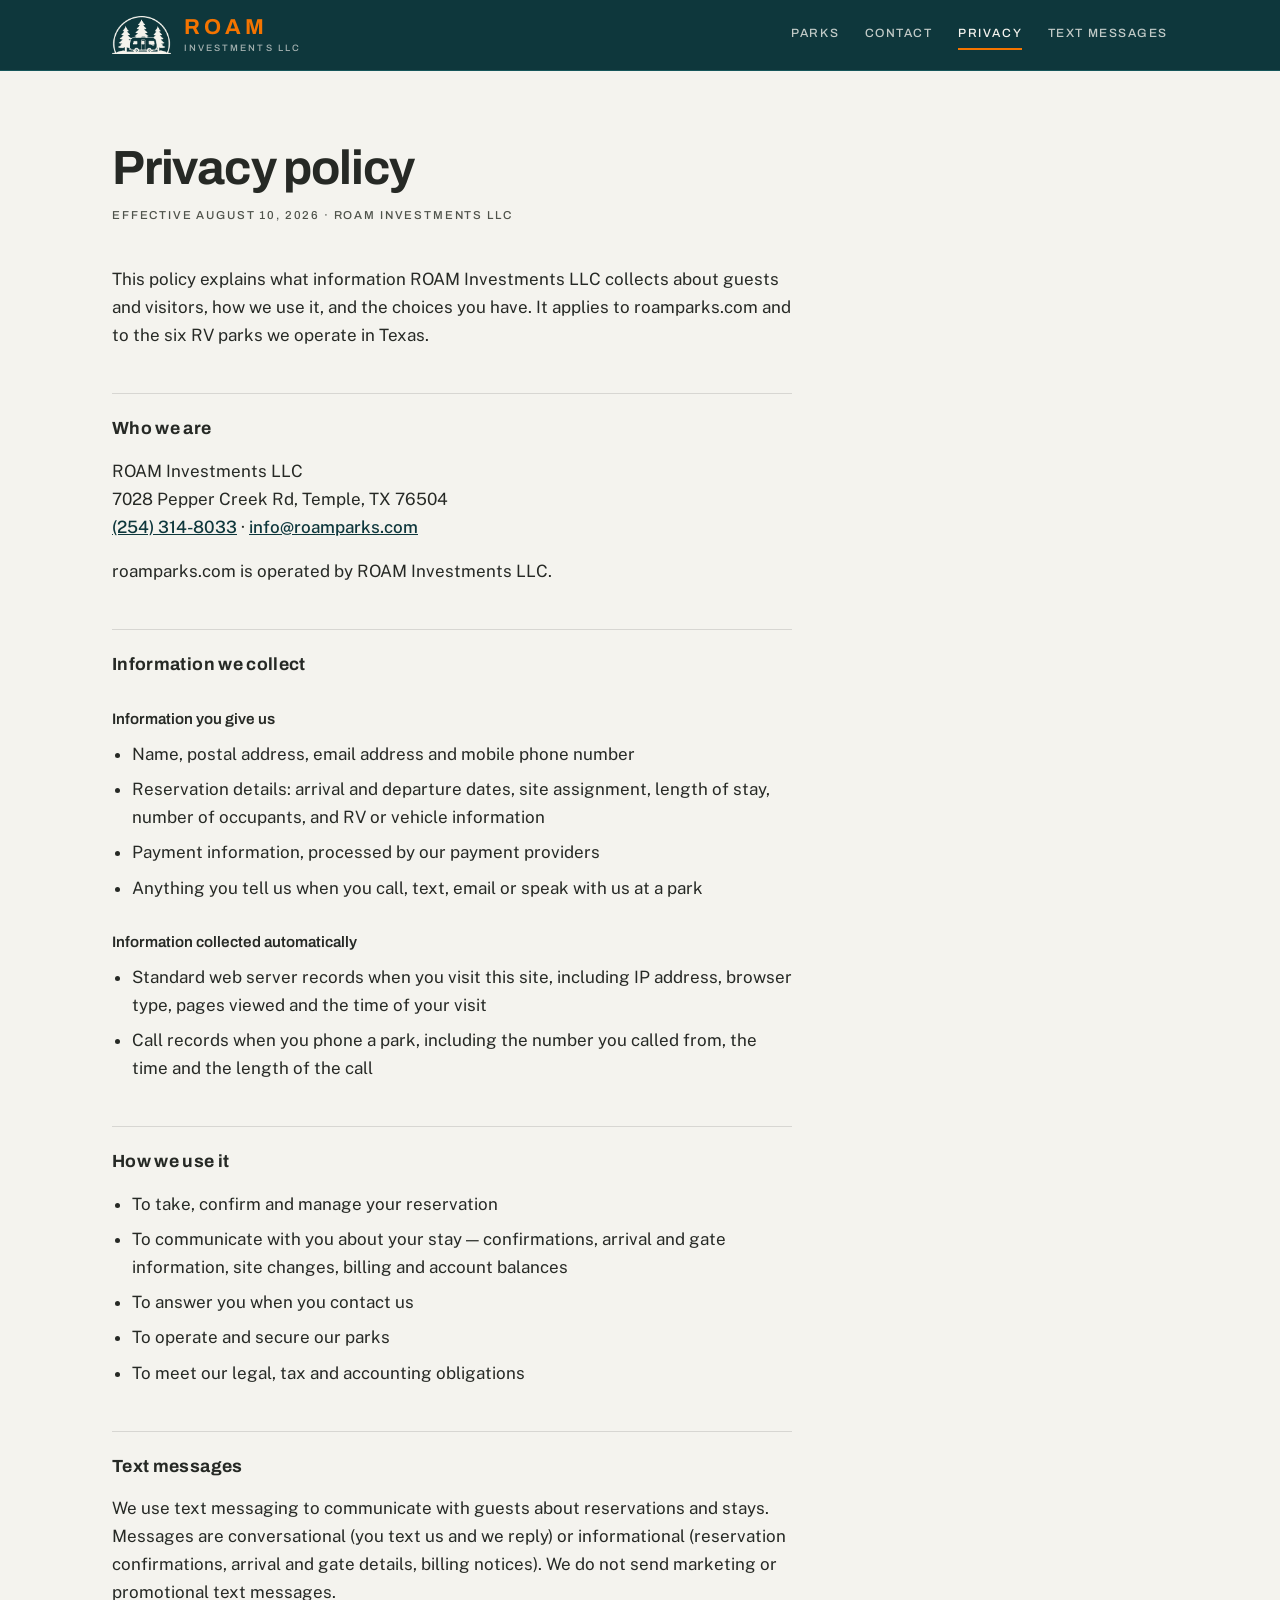
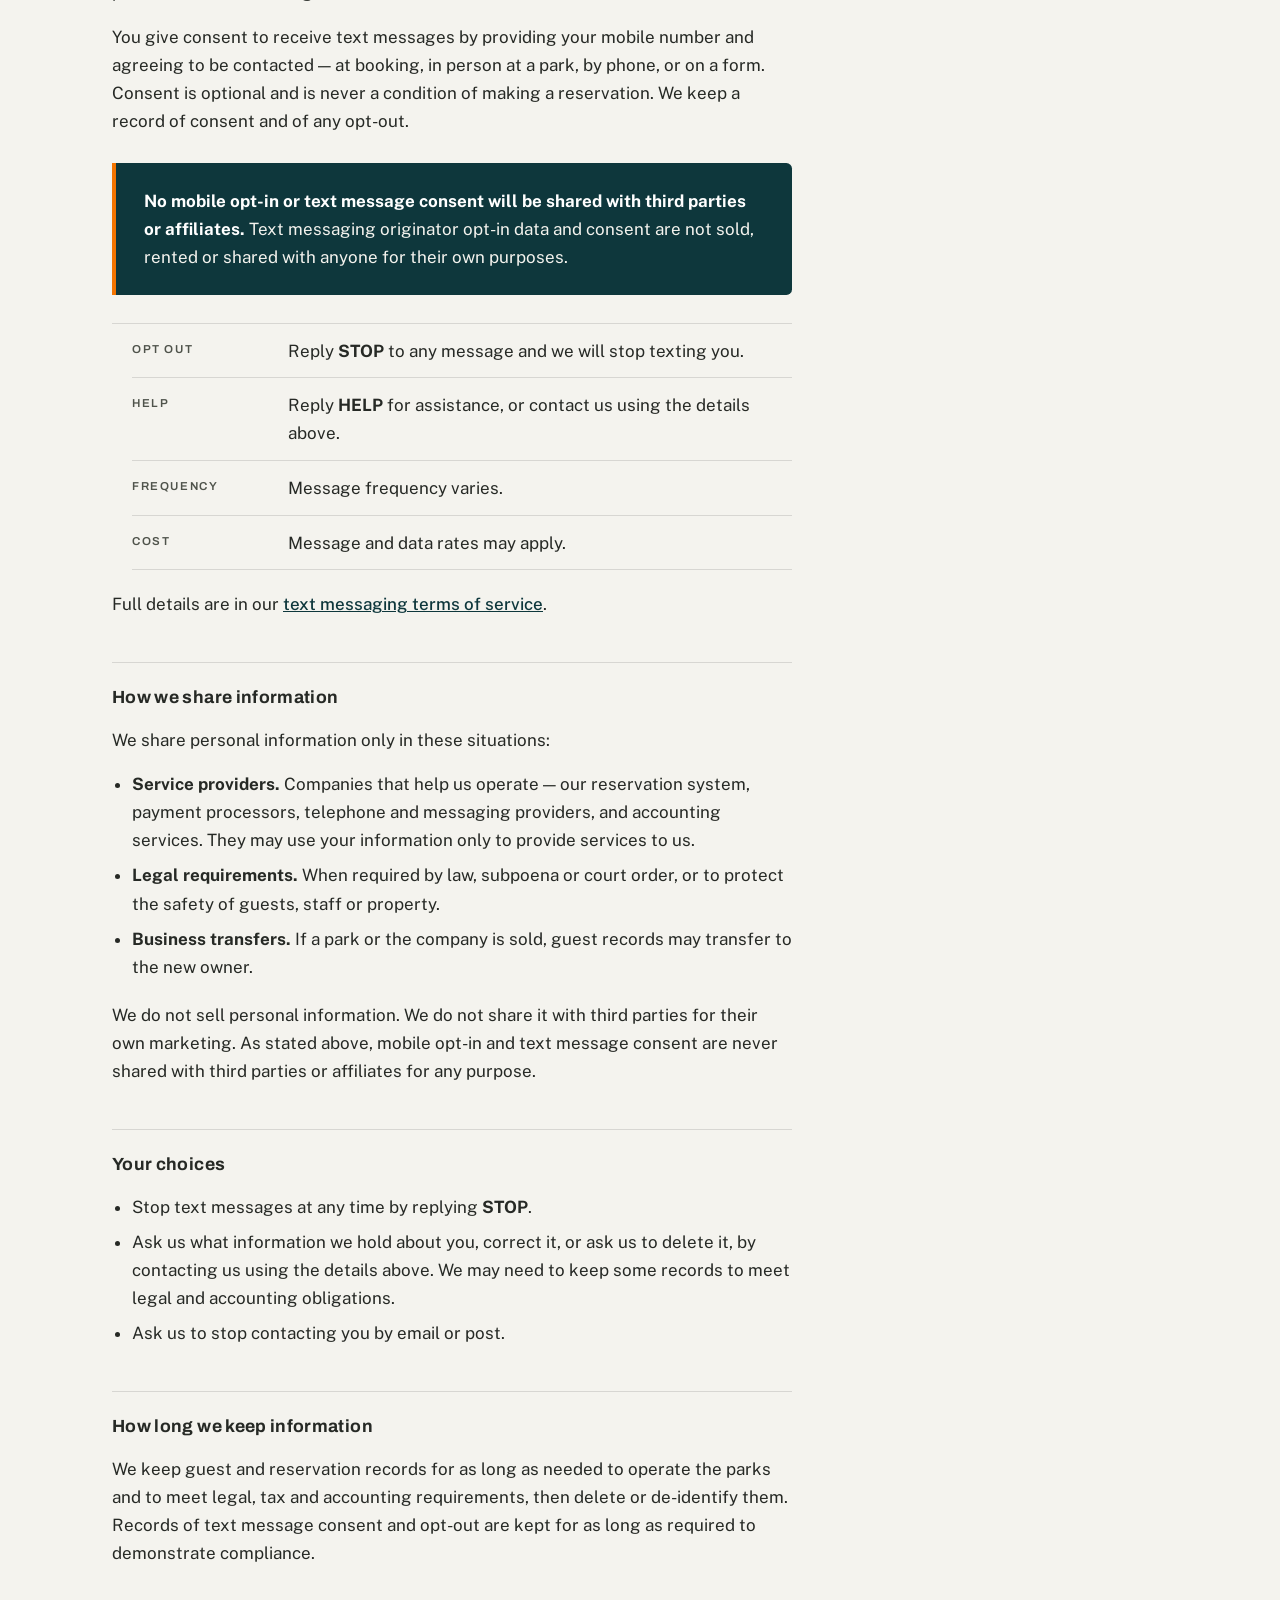
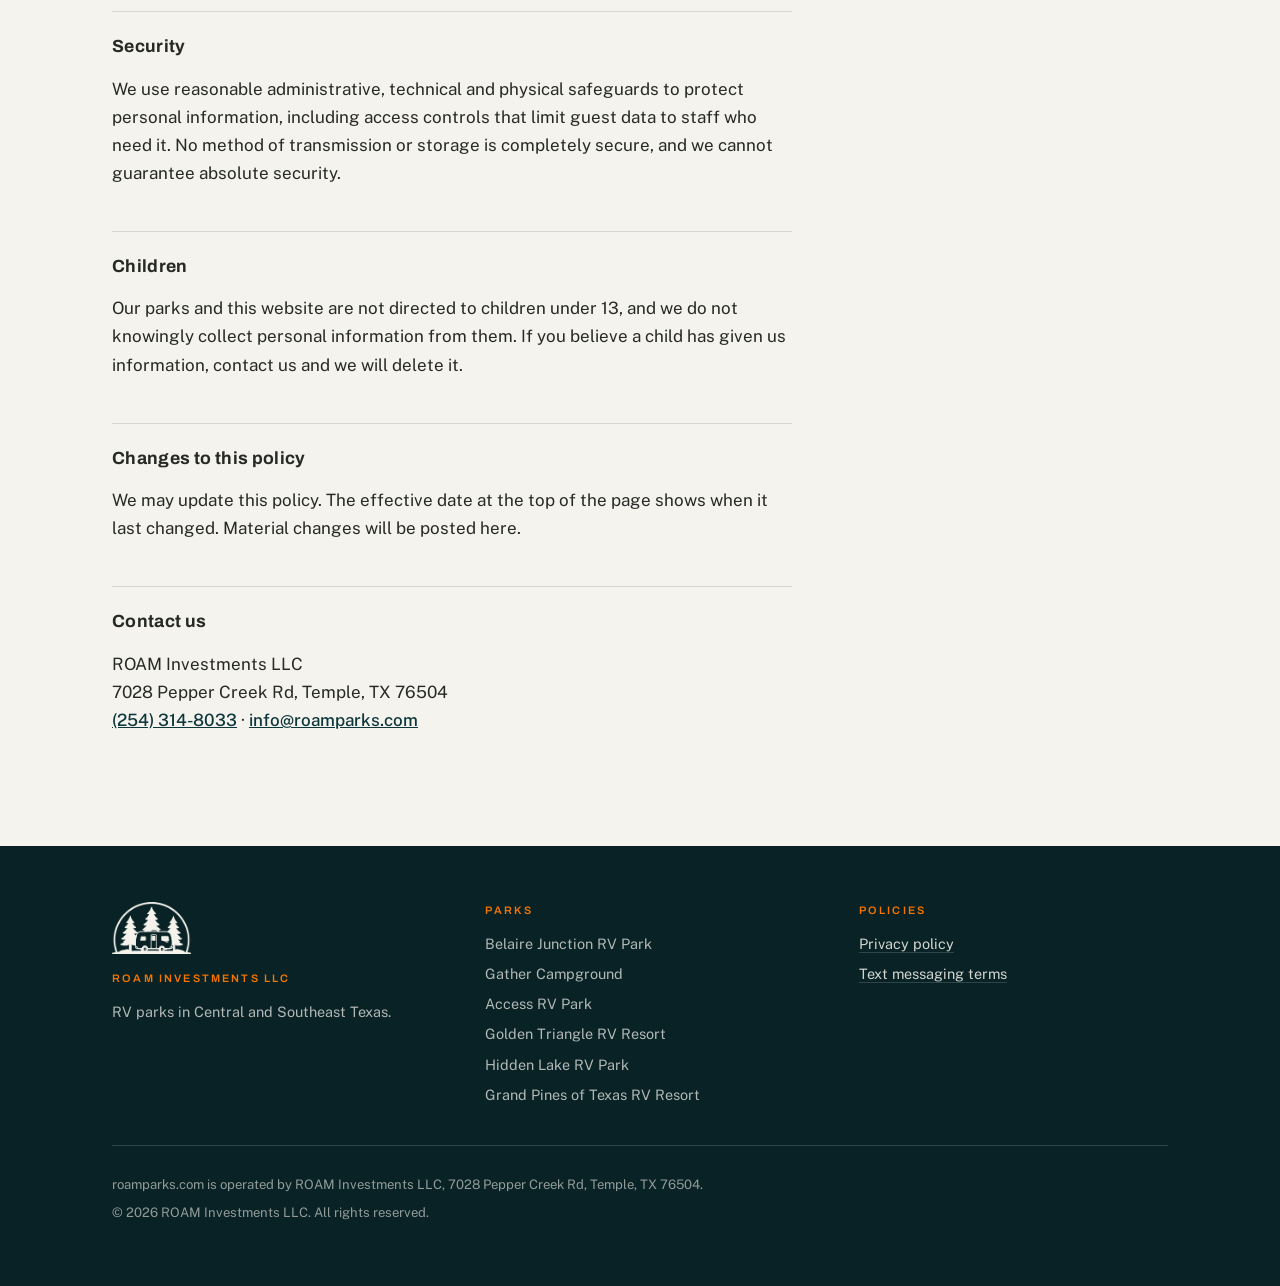
==== privacy.html @ 5bf1208b "roamparks.com — corporate site, privacy policy, SMS terms" ====
<!DOCTYPE html>
<html lang="en">
<head>
<meta charset="utf-8">
<meta name="viewport" content="width=device-width, initial-scale=1">
<title>Privacy policy — ROAM Investments LLC</title>
<meta name="description" content="How ROAM Investments LLC collects, uses and protects guest information, including text message consent.">
<link rel="preconnect" href="https://fonts.googleapis.com">
<link rel="preconnect" href="https://fonts.gstatic.com" crossorigin>
<link href="https://fonts.googleapis.com/css2?family=Archivo:wght@500;600;700&family=Public+Sans:wght@400;500&display=swap" rel="stylesheet">
<!-- Interim office line: Belaire Junction, (254) 314-8033. Swap for the ROAM corporate line when provisioned. -->
<link rel="icon" href="icon-512.png" sizes="512x512">
<link rel="apple-touch-icon" href="apple-touch-icon.png">
<link rel="stylesheet" href="styles.css">
</head>
<body>
<a class="skip" href="#main">Skip to content</a>

<header class="masthead">
  <div class="wrap masthead__inner">
    <a class="lockup" href="index.html">
      <img src="roam-badge-white.png" alt="" width="183" height="120">
      <span class="lockup__text">
        <span class="lockup__name">ROAM</span>
        <span class="lockup__sub">Investments LLC</span>
      </span>
    </a>
    <nav aria-label="Main">
      <a href="index.html#parks">Parks</a>
      <a href="index.html#contact">Contact</a>
      <a href="privacy.html" aria-current="page">Privacy</a>
      <a href="sms-terms.html">Text messages</a>
    </nav>
  </div>
</header>

<main id="main" class="doc">
  <div class="wrap">

    <div class="doc__head">
      <h1>Privacy policy</h1>
      <p class="doc__meta">Effective August 10, 2026 &middot; ROAM Investments LLC</p>
    </div>

    <div class="doc__body">

      <p>This policy explains what information ROAM Investments LLC collects about guests
        and visitors, how we use it, and the choices you have. It applies to roamparks.com
        and to the six RV parks we operate in Texas.</p>

      <h2>Who we are</h2>
      <p>ROAM Investments LLC<br>
         7028 Pepper Creek Rd, Temple, TX 76504<br>
         <!-- TODO: add corporate phone and email before publishing -->
         <a href="tel:+12543148033">(254) 314-8033</a>
         &middot;
         <a href="mailto:info@roamparks.com">info@roamparks.com</a></p>
      <p>roamparks.com is operated by ROAM Investments LLC.</p>

      <h2>Information we collect</h2>

      <h3>Information you give us</h3>
      <ul>
        <li>Name, postal address, email address and mobile phone number</li>
        <li>Reservation details: arrival and departure dates, site assignment, length of stay,
          number of occupants, and RV or vehicle information</li>
        <li>Payment information, processed by our payment providers</li>
        <li>Anything you tell us when you call, text, email or speak with us at a park</li>
      </ul>

      <h3>Information collected automatically</h3>
      <ul>
        <li>Standard web server records when you visit this site, including IP address,
          browser type, pages viewed and the time of your visit</li>
        <li>Call records when you phone a park, including the number you called from,
          the time and the length of the call</li>
      </ul>

      <h2>How we use it</h2>
      <ul>
        <li>To take, confirm and manage your reservation</li>
        <li>To communicate with you about your stay — confirmations, arrival and gate
          information, site changes, billing and account balances</li>
        <li>To answer you when you contact us</li>
        <li>To operate and secure our parks</li>
        <li>To meet our legal, tax and accounting obligations</li>
      </ul>

      <h2>Text messages</h2>

      <p>We use text messaging to communicate with guests about reservations and stays.
        Messages are conversational (you text us and we reply) or informational
        (reservation confirmations, arrival and gate details, billing notices).
        We do not send marketing or promotional text messages.</p>

      <p>You give consent to receive text messages by providing your mobile number and
        agreeing to be contacted — at booking, in person at a park, by phone, or on a form.
        Consent is optional and is never a condition of making a reservation. We keep a
        record of consent and of any opt-out.</p>

      <div class="callout">
        <p><strong>No mobile opt-in or text message consent will be shared with third
          parties or affiliates.</strong> Text messaging originator opt-in data and consent
          are not sold, rented or shared with anyone for their own purposes.</p>
      </div>

      <ul class="keyterms">
        <li><b>Opt out</b><span>Reply <strong>STOP</strong> to any message and we will stop texting you.</span></li>
        <li><b>Help</b><span>Reply <strong>HELP</strong> for assistance, or contact us using the details above.</span></li>
        <li><b>Frequency</b><span>Message frequency varies.</span></li>
        <li><b>Cost</b><span>Message and data rates may apply.</span></li>
      </ul>

      <p>Full details are in our <a href="sms-terms.html">text messaging terms of service</a>.</p>

      <h2>How we share information</h2>

      <p>We share personal information only in these situations:</p>
      <ul>
        <li><strong>Service providers.</strong> Companies that help us operate — our reservation
          system, payment processors, telephone and messaging providers, and accounting
          services. They may use your information only to provide services to us.</li>
        <li><strong>Legal requirements.</strong> When required by law, subpoena or court order,
          or to protect the safety of guests, staff or property.</li>
        <li><strong>Business transfers.</strong> If a park or the company is sold, guest records
          may transfer to the new owner.</li>
      </ul>

      <p>We do not sell personal information. We do not share it with third parties for
        their own marketing. As stated above, mobile opt-in and text message consent are
        never shared with third parties or affiliates for any purpose.</p>

      <h2>Your choices</h2>
      <ul>
        <li>Stop text messages at any time by replying <strong>STOP</strong>.</li>
        <li>Ask us what information we hold about you, correct it, or ask us to delete it,
          by contacting us using the details above. We may need to keep some records to meet
          legal and accounting obligations.</li>
        <li>Ask us to stop contacting you by email or post.</li>
      </ul>

      <h2>How long we keep information</h2>
      <p>We keep guest and reservation records for as long as needed to operate the parks
        and to meet legal, tax and accounting requirements, then delete or de-identify them.
        Records of text message consent and opt-out are kept for as long as required to
        demonstrate compliance.</p>

      <h2>Security</h2>
      <p>We use reasonable administrative, technical and physical safeguards to protect
        personal information, including access controls that limit guest data to staff who
        need it. No method of transmission or storage is completely secure, and we cannot
        guarantee absolute security.</p>

      <h2>Children</h2>
      <p>Our parks and this website are not directed to children under 13, and we do not
        knowingly collect personal information from them. If you believe a child has given
        us information, contact us and we will delete it.</p>

      <h2>Changes to this policy</h2>
      <p>We may update this policy. The effective date at the top of the page shows when it
        last changed. Material changes will be posted here.</p>

      <h2>Contact us</h2>
      <p>ROAM Investments LLC<br>
         7028 Pepper Creek Rd, Temple, TX 76504<br>
         <a href="tel:+12543148033">(254) 314-8033</a>
         &middot;
         <a href="mailto:info@roamparks.com">info@roamparks.com</a></p>

    </div>
  </div>
</main>

<footer class="foot">
  <div class="wrap">
    <div class="foot__grid">
      <div>
        <img class="foot__mark" src="roam-badge-white.png" alt="ROAM Investments LLC" width="183" height="120">
        <h4>ROAM Investments LLC</h4>
        <p>RV parks in Central and Southeast Texas.</p>
      </div>
      <div>
        <h4>Parks</h4>
        <ul>
          <li>Belaire Junction RV Park</li>
          <li>Gather Campground</li>
          <li>Access RV Park</li>
          <li>Golden Triangle RV Resort</li>
          <li>Hidden Lake RV Park</li>
          <li>Grand Pines of Texas RV Resort</li>
        </ul>
      </div>
      <div>
        <h4>Policies</h4>
        <ul>
          <li><a href="privacy.html">Privacy policy</a></li>
          <li><a href="sms-terms.html">Text messaging terms</a></li>
        </ul>
      </div>
    </div>
    <div class="foot__legal">
      <p>roamparks.com is operated by ROAM Investments LLC, 7028 Pepper Creek Rd, Temple, TX 76504.</p>
      <p>&copy; 2026 ROAM Investments LLC. All rights reserved.</p>
    </div>
  </div>
</footer>

</body>
</html>
---- styles.css ----
/* roamparks.com — ROAM Investments LLC
   Palette lifted verbatim from the ROAM Portal (src/app/globals.css). */

:root {
  --brand:      #0e373c;
  --brand-deep: #0b2c30;
  --brand-dark: #082225;
  --brand-line: #16565a;
  --cream:      #f4f3ee;
  --cream-2:    #ecebe4;
  --muted:      #c2c5bb;
  --accent:     #f47400;
  --accent-600: #d96700;
  --secondary:  #00a6a6;
  --fg:         #262925;
  --fg-soft:    #4f534b;
  --rule:       rgba(38, 41, 37, 0.14);
  --rule-dark:  rgba(244, 243, 238, 0.16);

  --display: 'Archivo', 'Helvetica Neue', Arial, sans-serif;
  --body:    'Public Sans', -apple-system, BlinkMacSystemFont, 'Segoe UI', Roboto, sans-serif;

  --measure: 68ch;
  --gutter: clamp(1.25rem, 5vw, 4rem);
}

*, *::before, *::after { box-sizing: border-box; }
html { -webkit-text-size-adjust: 100%; }

body {
  margin: 0;
  background: var(--cream);
  color: var(--fg);
  font-family: var(--body);
  font-size: 1.0625rem;
  line-height: 1.65;
}

a { color: inherit; }

a:focus-visible, button:focus-visible {
  outline: 3px solid var(--accent);
  outline-offset: 3px;
}

.wrap { width: 100%; max-width: 74rem; margin-inline: auto; padding-inline: var(--gutter); }

.skip {
  position: absolute; left: -9999px; top: 0;
  background: var(--accent); color: #fff;
  padding: 0.75rem 1.25rem;
  font-family: var(--display); font-weight: 600; z-index: 50;
}
.skip:focus { left: 0; }

/* ---------- Masthead ---------- */

.masthead { background: var(--brand); color: var(--cream); border-bottom: 1px solid var(--brand-line); }

.masthead__inner {
  display: flex; flex-wrap: wrap; gap: 1rem 2rem;
  align-items: center; justify-content: space-between;
  padding-block: 1rem;
}

.lockup { display: flex; align-items: center; gap: 0.85rem; text-decoration: none; color: var(--cream); }
.lockup img { display: block; height: 2.4rem; width: auto; }
.lockup__text { display: flex; flex-direction: column; line-height: 1; }

.lockup__name {
  font-family: var(--display); font-weight: 700; font-size: 1.35rem;
  letter-spacing: 0.18em; text-transform: uppercase; color: var(--accent);
}
.lockup__sub {
  font-family: var(--display); font-weight: 500; font-size: 0.58rem;
  letter-spacing: 0.22em; text-transform: uppercase;
  color: rgba(244, 243, 238, 0.66); margin-top: 0.35rem;
}

.masthead nav {
  display: flex; flex-wrap: wrap; gap: 1.6rem;
  font-family: var(--display); font-size: 0.75rem; font-weight: 500;
  letter-spacing: 0.13em; text-transform: uppercase;
}
.masthead nav a {
  color: rgba(244, 243, 238, 0.78); text-decoration: none;
  padding-block: 0.25rem; border-bottom: 2px solid transparent;
}
.masthead nav a:hover, .masthead nav a[aria-current='page'] {
  color: var(--cream); border-bottom-color: var(--accent);
}

/* ---------- Hero ---------- */

.hero {
  background: var(--brand); color: var(--cream);
  padding-block: clamp(3.25rem, 10vw, 6.5rem) clamp(2.75rem, 8vw, 5rem);
}

.eyebrow {
  font-family: var(--display); font-size: 0.7rem; font-weight: 600;
  letter-spacing: 0.24em; text-transform: uppercase;
  color: var(--accent); margin: 0 0 1.5rem;
}

.hero h1 {
  font-family: var(--display); font-weight: 700;
  font-size: clamp(2.4rem, 7.5vw, 4.75rem);
  line-height: 0.99; letter-spacing: -0.025em;
  margin: 0 0 1.5rem; max-width: 16ch;
}

.hero__lede {
  font-size: clamp(1.0625rem, 2.2vw, 1.3rem); line-height: 1.55;
  color: rgba(244, 243, 238, 0.82); max-width: 46ch; margin: 0;
}

.tally { display: flex; flex-wrap: wrap; margin: clamp(2.5rem, 7vw, 3.75rem) 0 0; border-top: 1px solid var(--rule-dark); }
.tally div { padding: 1.5rem 2rem 0 0; margin-right: 2rem; border-right: 1px solid var(--rule-dark); }
.tally div:last-child { border-right: 0; margin-right: 0; }
.tally dt {
  font-family: var(--display); font-size: 0.7rem; font-weight: 500;
  letter-spacing: 0.16em; text-transform: uppercase;
  color: rgba(244, 243, 238, 0.6); margin: 0 0 0.35rem;
}
.tally dd {
  font-family: var(--display); font-size: clamp(1.75rem, 4vw, 2.5rem);
  font-weight: 700; line-height: 1; letter-spacing: -0.02em; margin: 0;
}

/* ---------- Hero plate ---------- */

.plate { margin: 0; background: var(--brand); overflow: hidden; }
.plate img {
  display: block; width: 100%;
  height: clamp(14rem, 42vw, 28rem);
  object-fit: cover; object-position: center 62%;
}

/* ---------- Sections ---------- */

.section { padding-block: clamp(3rem, 9vw, 5.5rem); }

.section h2 {
  font-family: var(--display); font-weight: 700;
  font-size: clamp(1.5rem, 3.5vw, 2rem);
  letter-spacing: -0.015em; line-height: 1.15; margin: 0 0 0.9rem;
}

.section__lede { max-width: 54ch; color: var(--fg-soft); margin: 0 0 2.25rem; }

/* ---------- Region marker ----------
   An arch, echoing the ROAM badge. Two regions, because that is
   genuinely how the six parks are grouped and operated. */

.region { margin-bottom: clamp(2.75rem, 7vw, 4.5rem); }
.region:last-of-type { margin-bottom: 0; }

.marker {
  display: inline-flex; flex-direction: column;
  align-items: center; justify-content: flex-end;
  min-width: 9rem; padding: 1.1rem 1.15rem 0.75rem;
  background: var(--brand); color: var(--cream);
  border-radius: 4.5rem 4.5rem 0.25rem 0.25rem;
  border-bottom: 4px solid var(--accent);
  margin-bottom: 1.5rem;
}
.marker__top {
  font-family: var(--display); font-size: 0.58rem; font-weight: 600;
  letter-spacing: 0.2em; text-transform: uppercase;
  color: var(--accent); line-height: 1; margin-bottom: 0.35rem;
}
.marker__label {
  font-family: var(--display); font-size: 0.95rem; font-weight: 700;
  letter-spacing: 0.04em; text-transform: uppercase;
  line-height: 1.15; text-align: center;
}

.parks { list-style: none; margin: 0; padding: 0; border-top: 1px solid var(--rule); }

.parks li {
  display: flex; flex-wrap: wrap; align-items: baseline;
  gap: 0.35rem 1.5rem; padding-block: 1.15rem;
  border-bottom: 1px solid var(--rule);
}

.park__name {
  font-family: var(--display); font-weight: 600;
  font-size: clamp(1.125rem, 2.4vw, 1.35rem);
  letter-spacing: -0.01em; flex: 1 1 18rem;
}
.park__name a {
  color: inherit; text-decoration: none;
  border-bottom: 2px solid transparent;
  transition: border-color 0.15s ease, color 0.15s ease;
}
.park__name a:hover { color: var(--brand); border-bottom-color: var(--accent); }
.park__name a::after {
  content: '↗'; font-size: 0.7em; margin-left: 0.4em;
  color: var(--fg-soft); vertical-align: 0.15em;
}

.park__place { color: var(--fg-soft); font-size: 0.95rem; flex: 0 0 auto; min-width: 9rem; }

.park__sites {
  font-family: var(--display); font-weight: 500; font-size: 0.75rem;
  letter-spacing: 0.13em; text-transform: uppercase;
  color: var(--fg-soft); flex: 0 0 auto;
}

/* ---------- Contact ---------- */

.contact { background: var(--cream-2); border-top: 1px solid var(--muted); }

.contact__grid {
  display: grid; gap: 2rem clamp(2rem, 6vw, 5rem);
  grid-template-columns: repeat(auto-fit, minmax(15rem, 1fr));
}

.contact h3 {
  font-family: var(--display); font-size: 0.7rem; font-weight: 600;
  letter-spacing: 0.2em; text-transform: uppercase;
  color: var(--fg-soft); margin: 0 0 0.65rem;
}
.contact p { margin: 0; }
.contact a { color: var(--brand); font-weight: 500; }

.placeholder {
  background: #ffe2c2; border-bottom: 2px solid var(--accent);
  padding: 0.1rem 0.4rem;
  font-family: var(--display); font-size: 0.9rem; font-weight: 600;
  letter-spacing: 0.03em; color: var(--fg);
}

/* ---------- Legal pages ---------- */

.doc { padding-block: clamp(3rem, 8vw, 4.5rem) clamp(3.5rem, 9vw, 6rem); }
.doc__head { max-width: var(--measure); margin-bottom: 2.5rem; }

.doc h1 {
  font-family: var(--display); font-weight: 700;
  font-size: clamp(2rem, 5.5vw, 3rem);
  line-height: 1.05; letter-spacing: -0.025em; margin: 0 0 0.75rem;
}
.doc__meta {
  font-family: var(--display); font-size: 0.72rem; font-weight: 500;
  letter-spacing: 0.16em; text-transform: uppercase;
  color: var(--fg-soft); margin: 0;
}

.doc__body { max-width: var(--measure); }
.doc__body h2 {
  font-family: var(--display); font-weight: 700; font-size: 1.1rem;
  letter-spacing: 0.02em; margin: 2.75rem 0 0.85rem;
  padding-top: 1.25rem; border-top: 1px solid var(--rule);
}
.doc__body h3 { font-family: var(--display); font-weight: 600; font-size: 0.95rem; margin: 1.75rem 0 0.5rem; }
.doc__body p { margin: 0 0 1rem; }
.doc__body ul { margin: 0 0 1.25rem; padding-left: 1.25rem; }
.doc__body li { margin-bottom: 0.45rem; }
.doc__body a { color: var(--brand); font-weight: 500; }

.callout {
  background: var(--brand); color: var(--cream);
  padding: 1.5rem 1.75rem; border-left: 4px solid var(--accent);
  margin: 1.75rem 0; border-radius: 0 0.35rem 0.35rem 0;
}
.callout p { margin: 0; }
.callout strong { color: #fff; }

.keyterms { list-style: none; padding: 0; margin: 1.25rem 0 1.5rem; border-top: 1px solid var(--rule); }
.keyterms li {
  display: flex; flex-wrap: wrap; gap: 0.25rem 1.25rem;
  padding-block: 0.8rem; border-bottom: 1px solid var(--rule); margin: 0;
}
.keyterms b {
  font-family: var(--display); font-size: 0.72rem; font-weight: 600;
  letter-spacing: 0.14em; text-transform: uppercase;
  color: var(--fg-soft); flex: 0 0 8.5rem; padding-top: 0.2rem;
}
.keyterms span { flex: 1 1 18rem; }

/* ---------- Footer ---------- */

.foot {
  background: var(--brand-dark); color: rgba(244, 243, 238, 0.72);
  padding-block: clamp(2.5rem, 6vw, 3.5rem); font-size: 0.9rem;
}

.foot__grid {
  display: grid; gap: 2rem clamp(2rem, 6vw, 4rem);
  grid-template-columns: repeat(auto-fit, minmax(14rem, 1fr));
  padding-bottom: 2rem; border-bottom: 1px solid var(--rule-dark);
}

.foot__mark { height: 3.25rem; width: auto; margin-bottom: 1rem; display: block; }

.foot h4 {
  font-family: var(--display); font-size: 0.68rem; font-weight: 600;
  letter-spacing: 0.2em; text-transform: uppercase;
  color: var(--accent); margin: 0 0 0.75rem;
}
.foot p { margin: 0 0 0.35rem; }
.foot ul { list-style: none; margin: 0; padding: 0; }
.foot li { margin-bottom: 0.4rem; }
.foot a { color: rgba(244, 243, 238, 0.86); text-decoration: none; border-bottom: 1px solid var(--rule-dark); }
.foot a:hover { color: var(--cream); border-bottom-color: var(--accent); }

.foot__legal { padding-top: 1.75rem; font-size: 0.82rem; color: rgba(244, 243, 238, 0.58); }
.foot__legal p { margin: 0 0 0.4rem; }

/* ---------- Motion ---------- */

@media (prefers-reduced-motion: no-preference) {
  .rise { animation: rise 0.7s cubic-bezier(0.22, 0.68, 0.28, 1) both; }
  .rise:nth-of-type(2) { animation-delay: 0.06s; }
  .rise:nth-of-type(3) { animation-delay: 0.12s; }
  @keyframes rise {
    from { opacity: 0; transform: translateY(0.9rem); }
    to   { opacity: 1; transform: none; }
  }
}

@media (max-width: 34rem) {
  .tally div { border-right: 0; padding-right: 0; margin-right: 0; flex: 1 1 45%; }
  .keyterms b { flex: 1 1 100%; }
  .lockup__sub { display: none; }
}
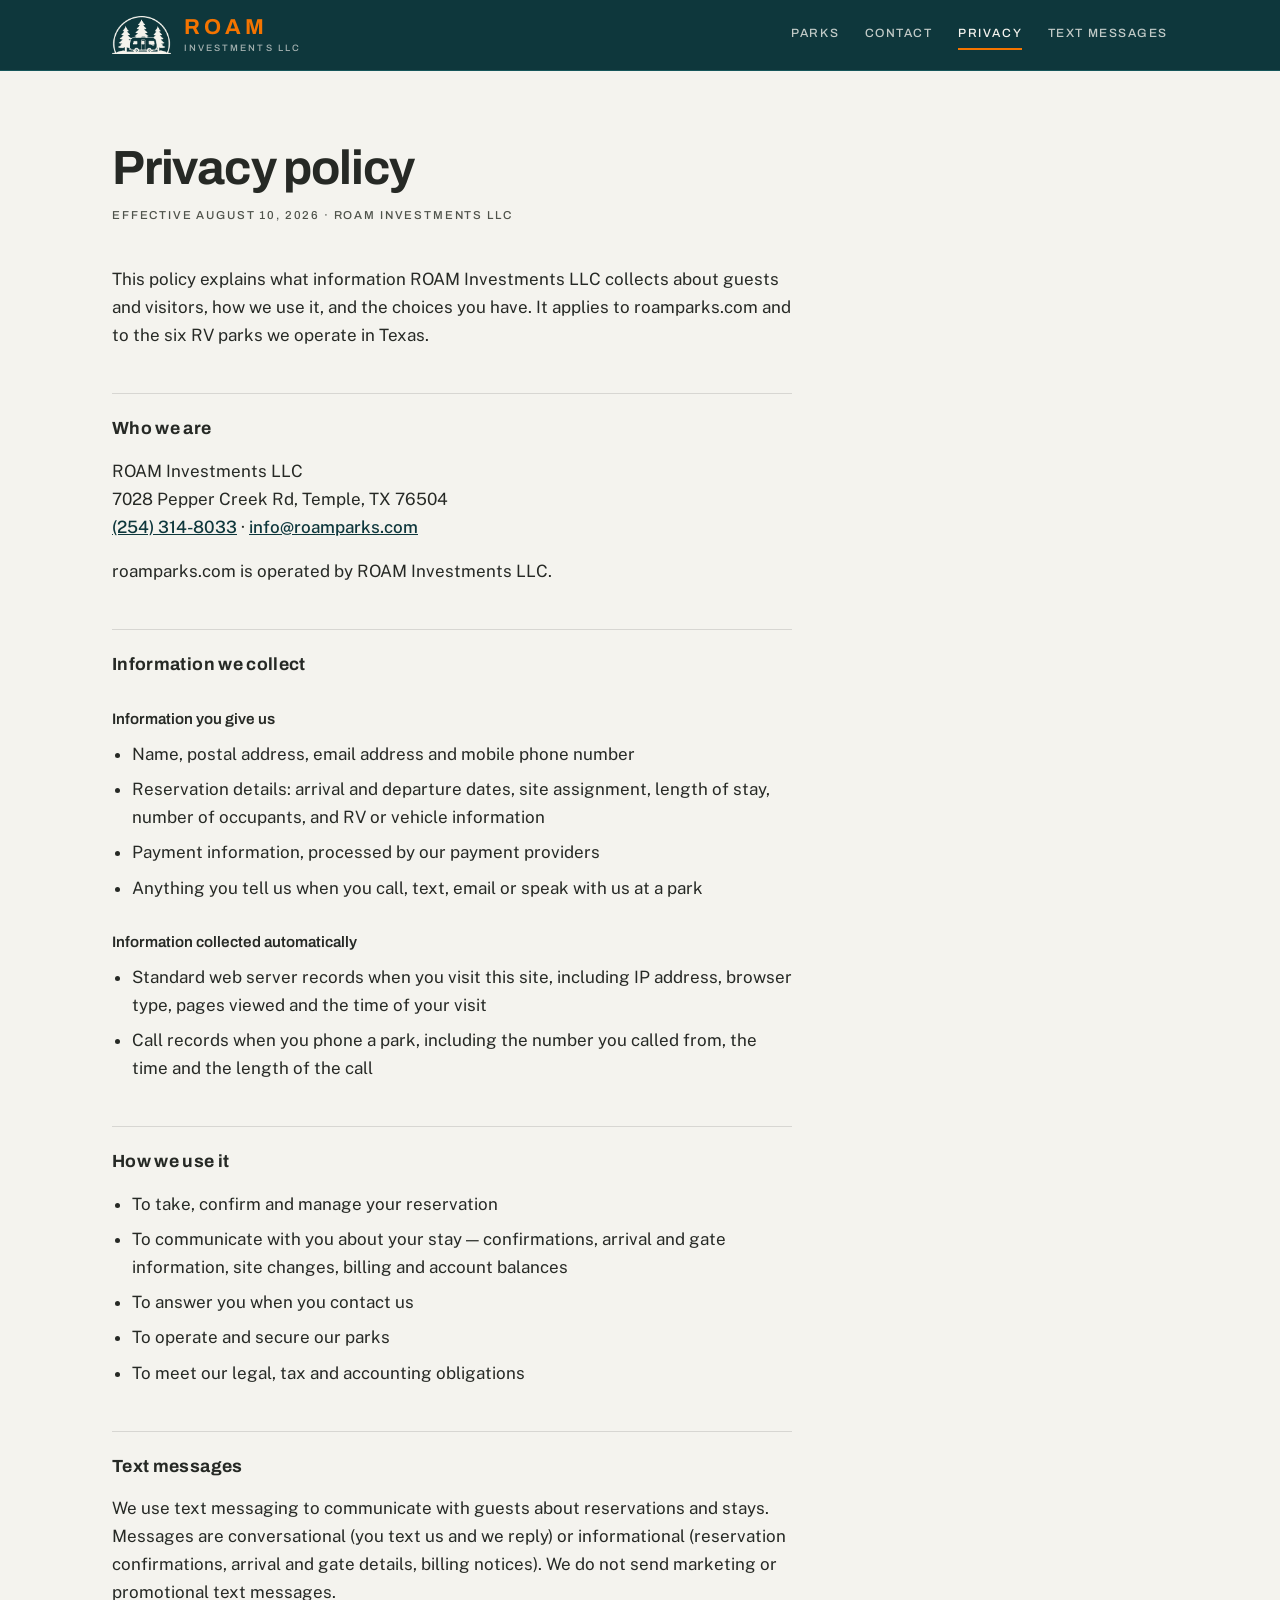
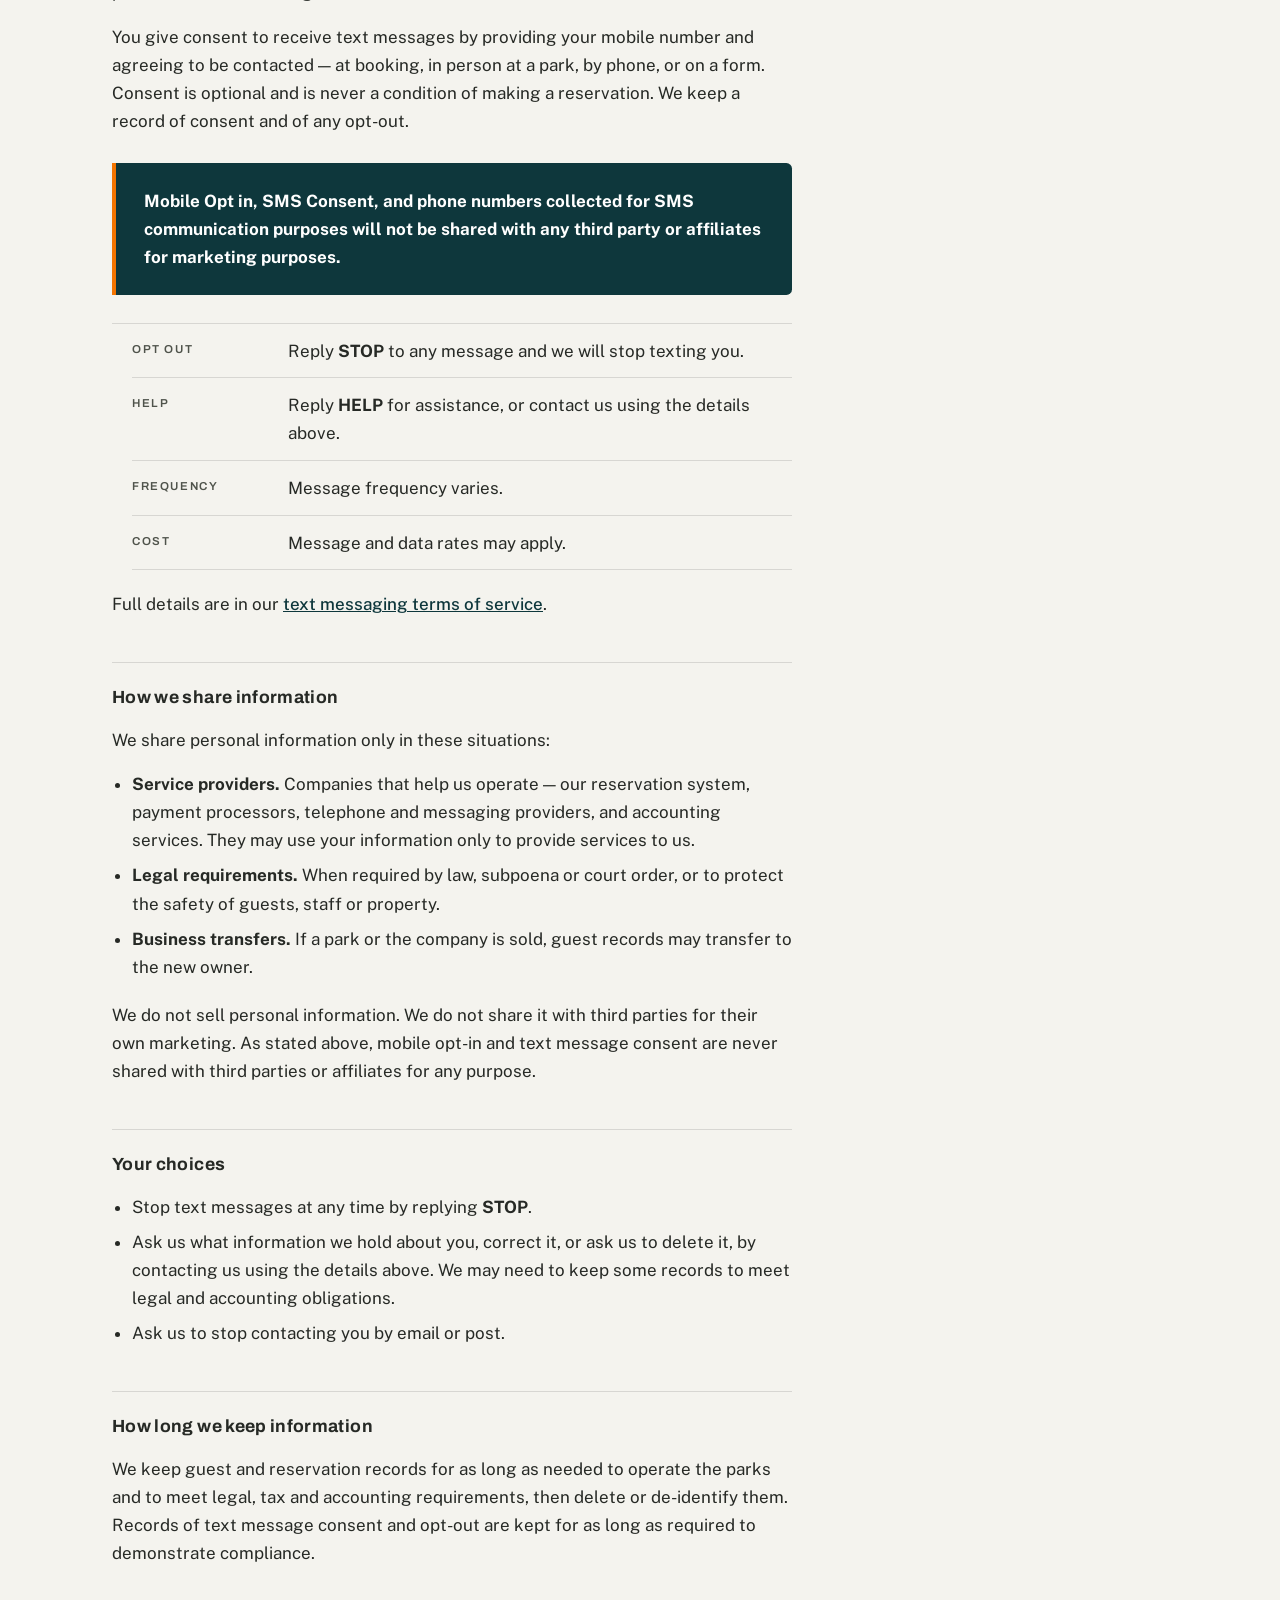
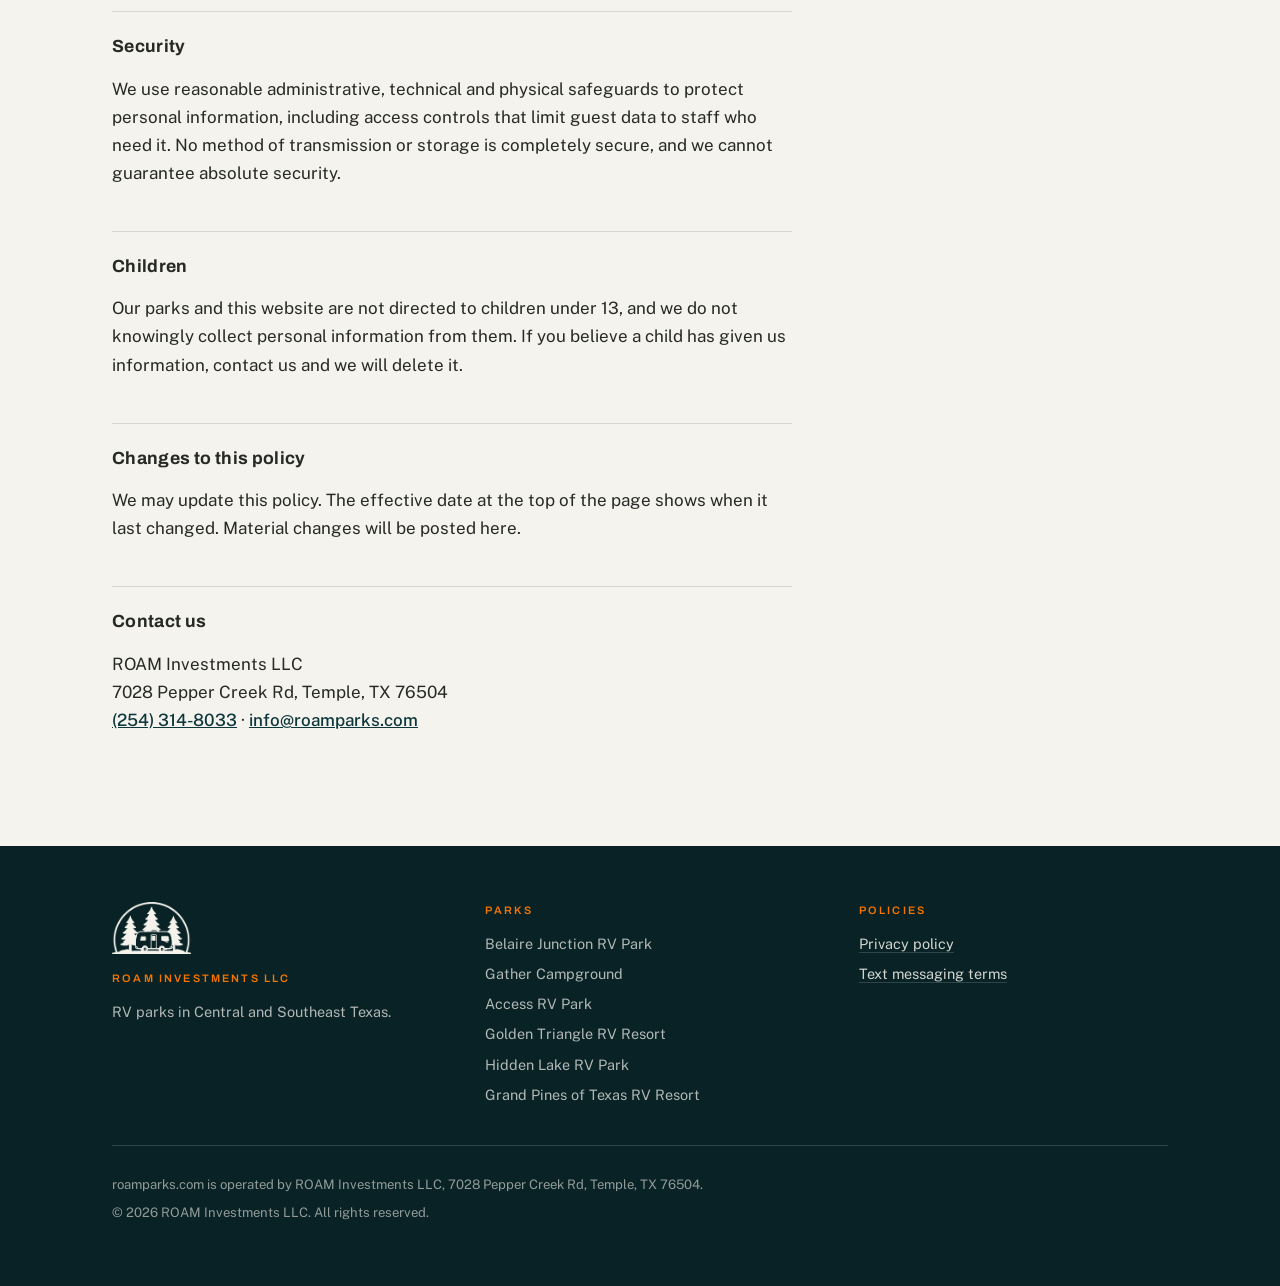
==== commit 501dad2c: "sms terms: RingCentral required wording" ====
--- a/privacy.html
+++ b/privacy.html
@@ -99,9 +99,9 @@
         record of consent and of any opt-out.</p>
 
       <div class="callout">
-        <p><strong>No mobile opt-in or text message consent will be shared with third
-          parties or affiliates.</strong> Text messaging originator opt-in data and consent
-          are not sold, rented or shared with anyone for their own purposes.</p>
+        <p><strong>Mobile Opt in, SMS Consent, and phone numbers collected for SMS
+          communication purposes will not be shared with any third party or affiliates
+          for marketing purposes.</strong></p>
       </div>
 
       <ul class="keyterms">
--- a/styles.css
+++ b/styles.css
@@ -326,3 +326,15 @@
   .keyterms b { flex: 1 1 100%; }
   .lockup__sub { display: none; }
 }
+
+/* Sample SMS text, quoted verbatim in the terms */
+.sample {
+  display: block;
+  margin-top: 0.5rem;
+  padding: 0.75rem 0.9rem;
+  background: var(--cream-2);
+  border-left: 3px solid var(--muted);
+  border-radius: 0 0.25rem 0.25rem 0;
+  font-size: 0.92rem;
+  color: var(--fg-soft);
+}
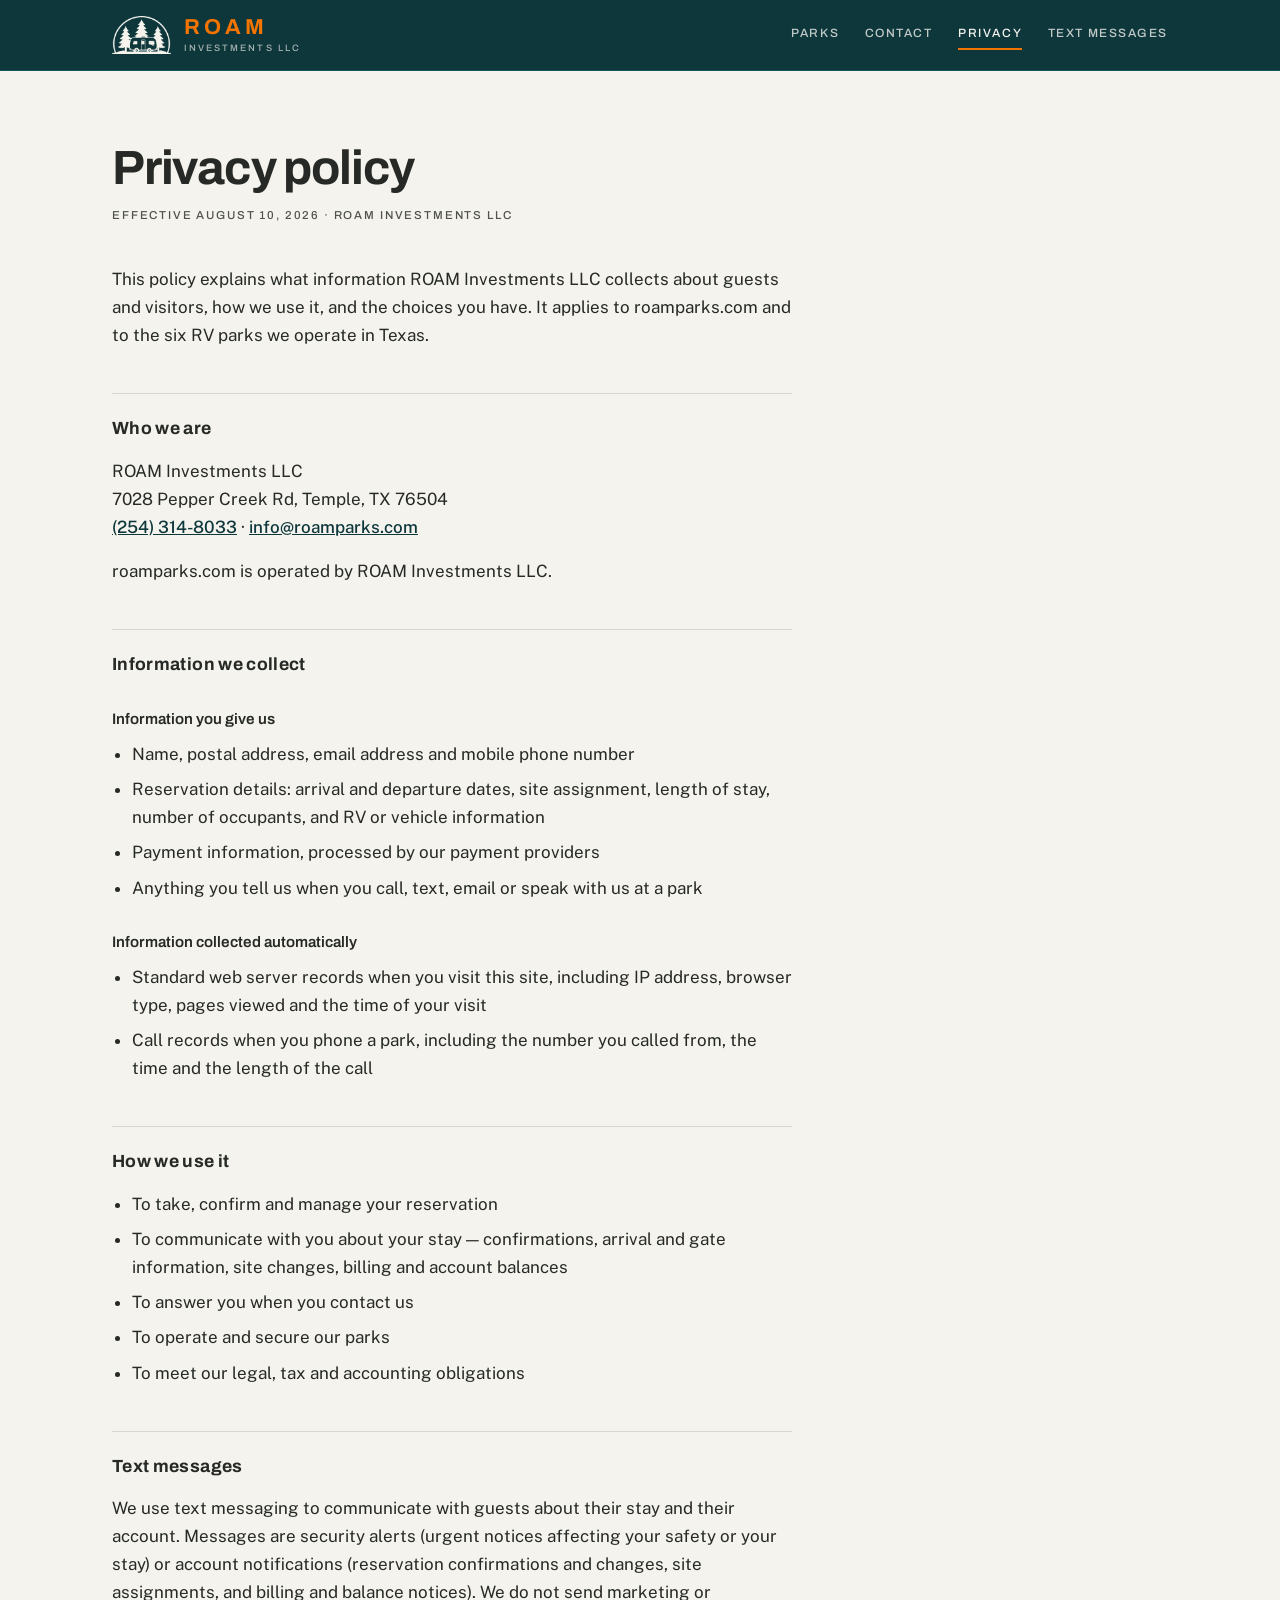
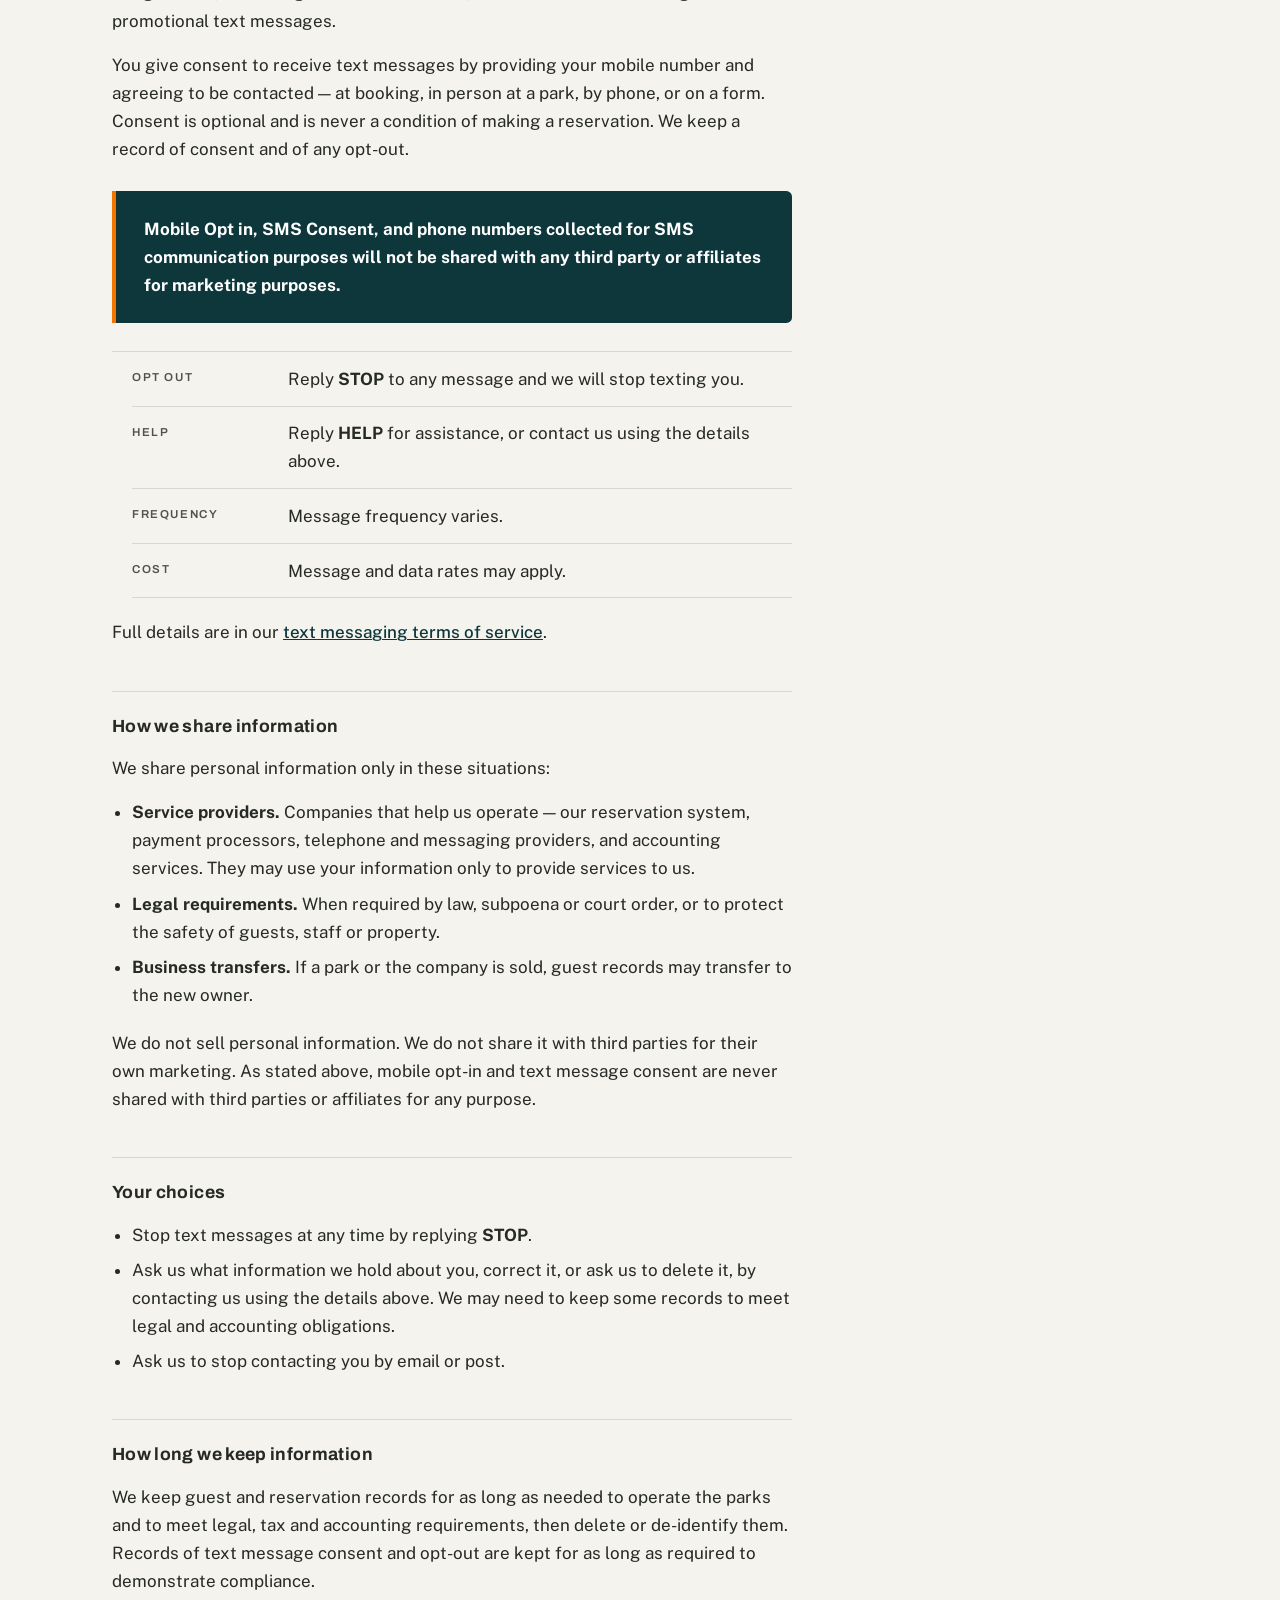
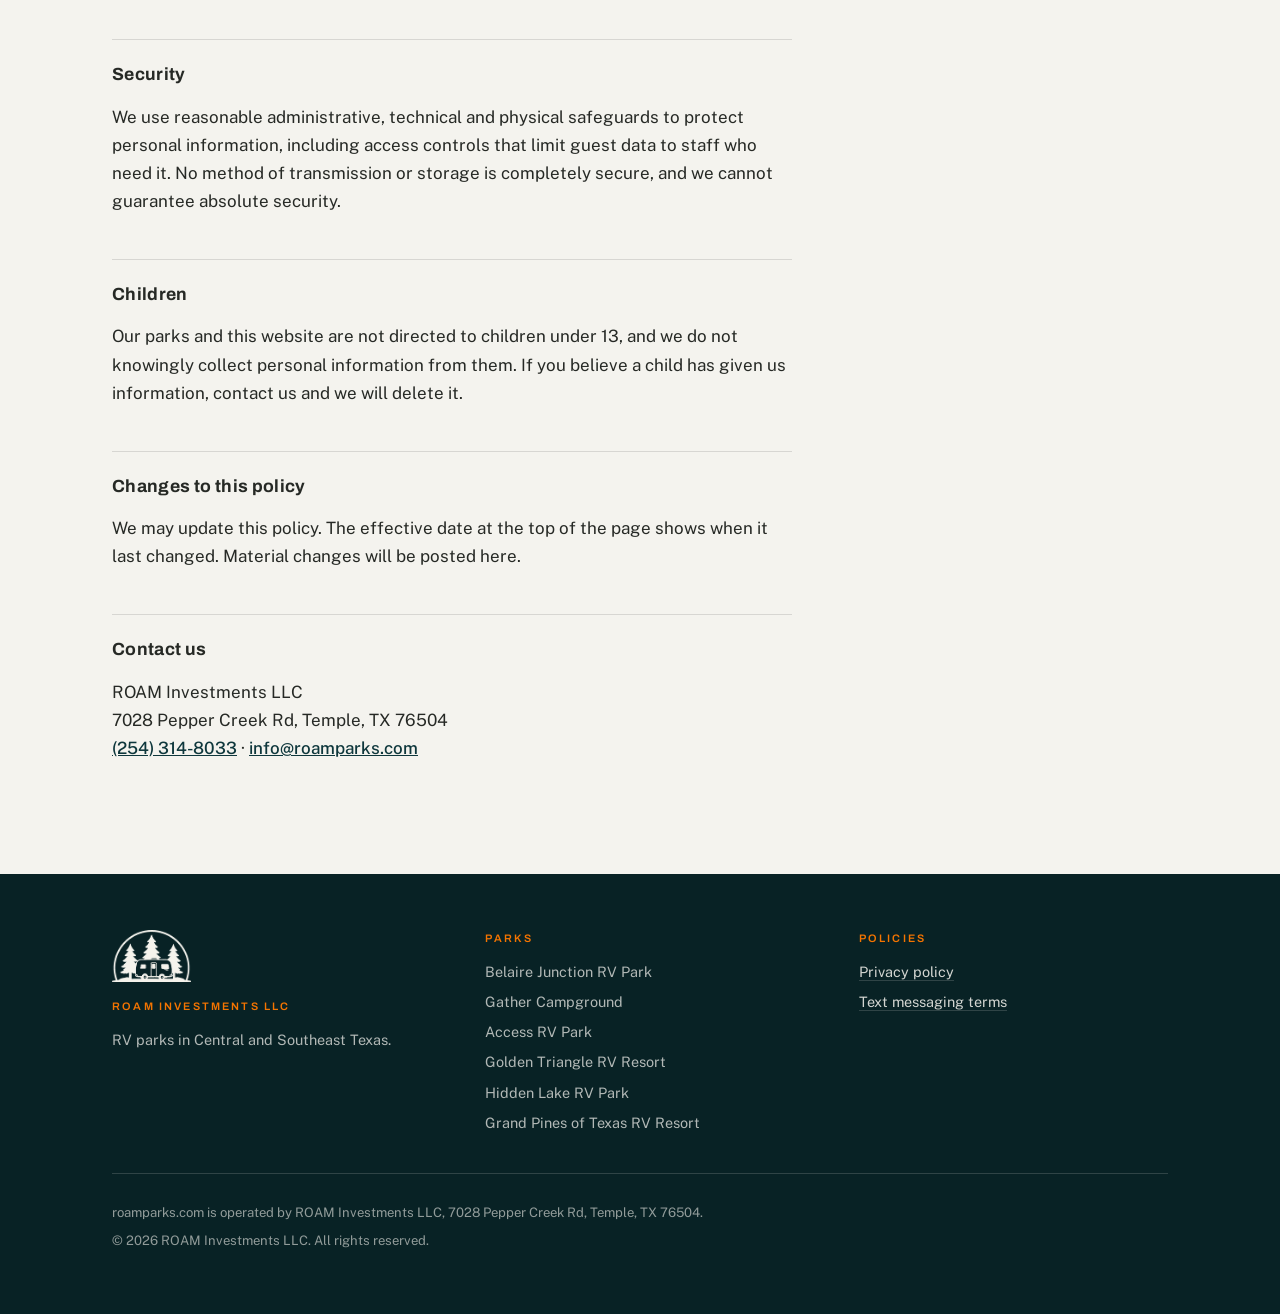
==== commit e8a200a3: "sms terms: align vocabulary across pages" ====
--- a/privacy.html
+++ b/privacy.html
@@ -88,10 +88,11 @@
 
       <h2>Text messages</h2>
 
-      <p>We use text messaging to communicate with guests about reservations and stays.
-        Messages are conversational (you text us and we reply) or informational
-        (reservation confirmations, arrival and gate details, billing notices).
-        We do not send marketing or promotional text messages.</p>
+      <p>We use text messaging to communicate with guests about their stay and their
+        account. Messages are security alerts (urgent notices affecting your safety or
+        your stay) or account notifications (reservation confirmations and changes, site
+        assignments, and billing and balance notices). We do not send marketing or
+        promotional text messages.</p>
 
       <p>You give consent to receive text messages by providing your mobile number and
         agreeing to be contacted — at booking, in person at a park, by phone, or on a form.
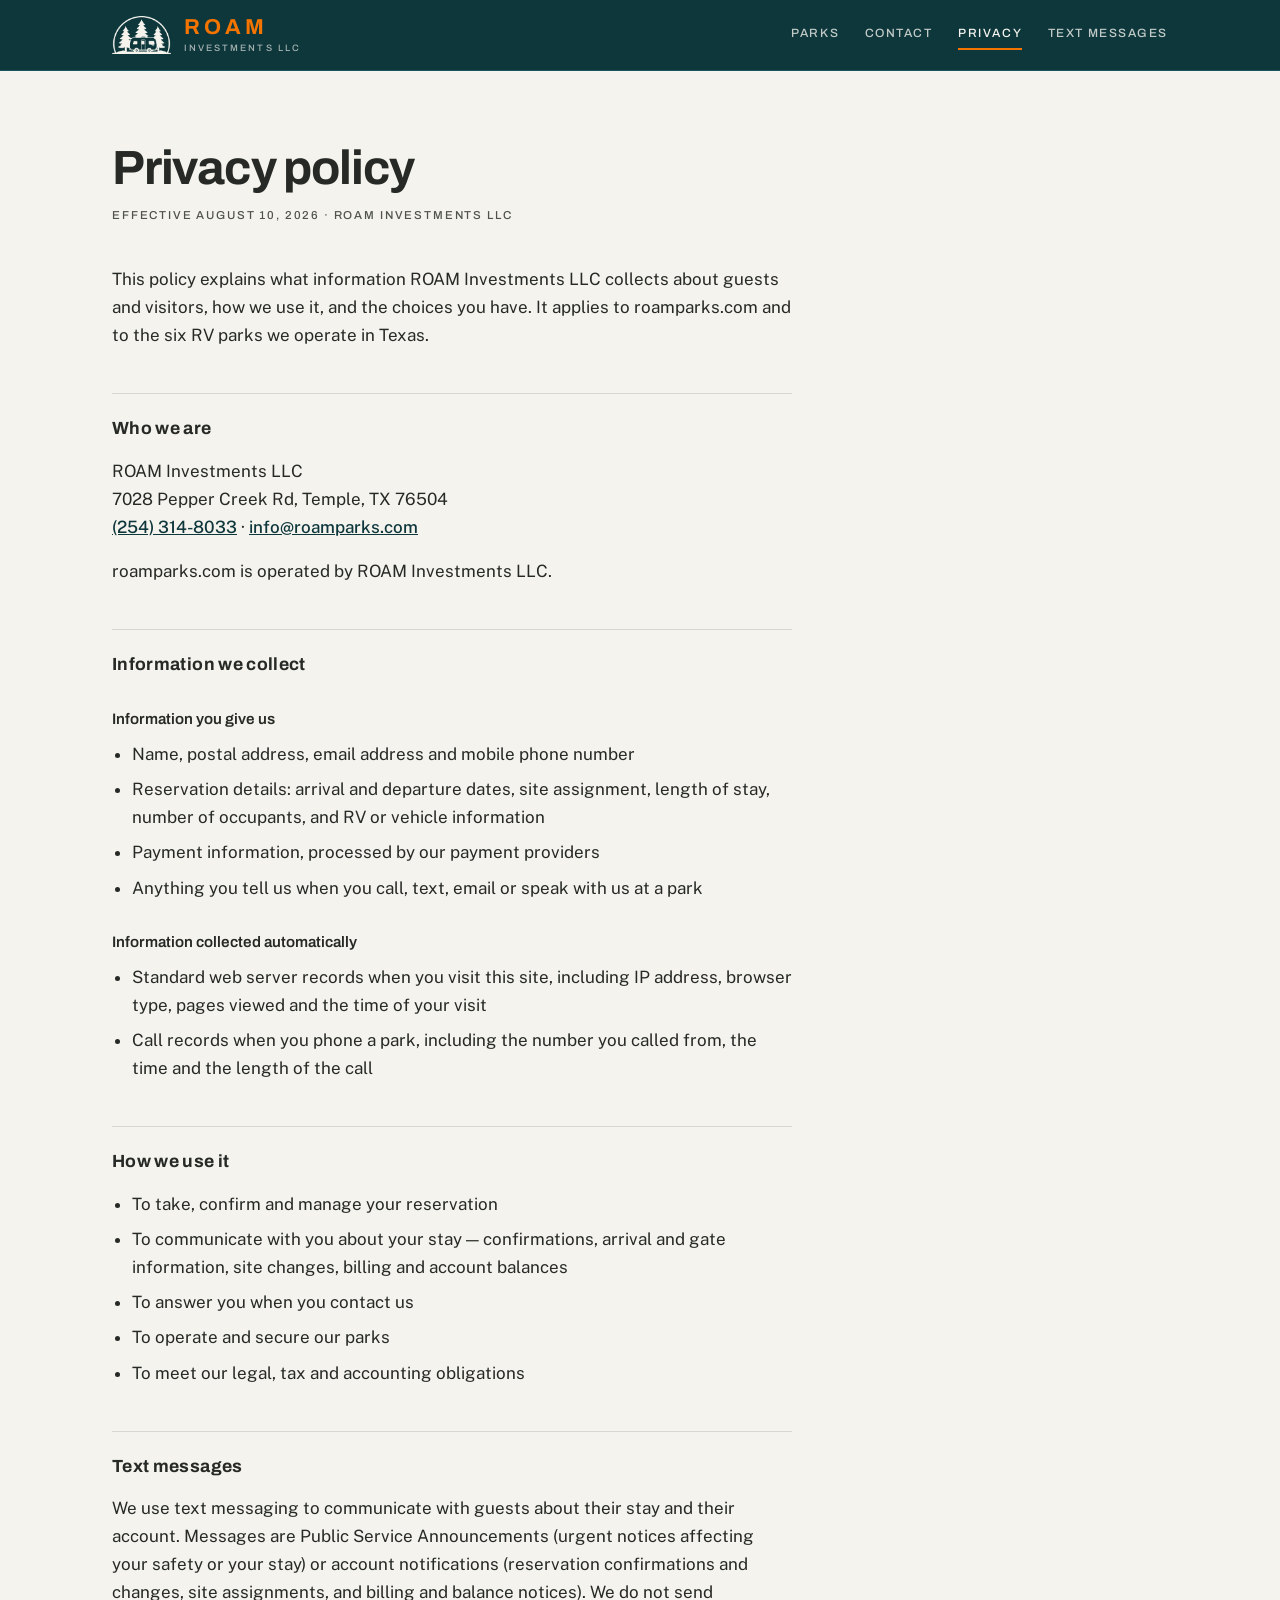
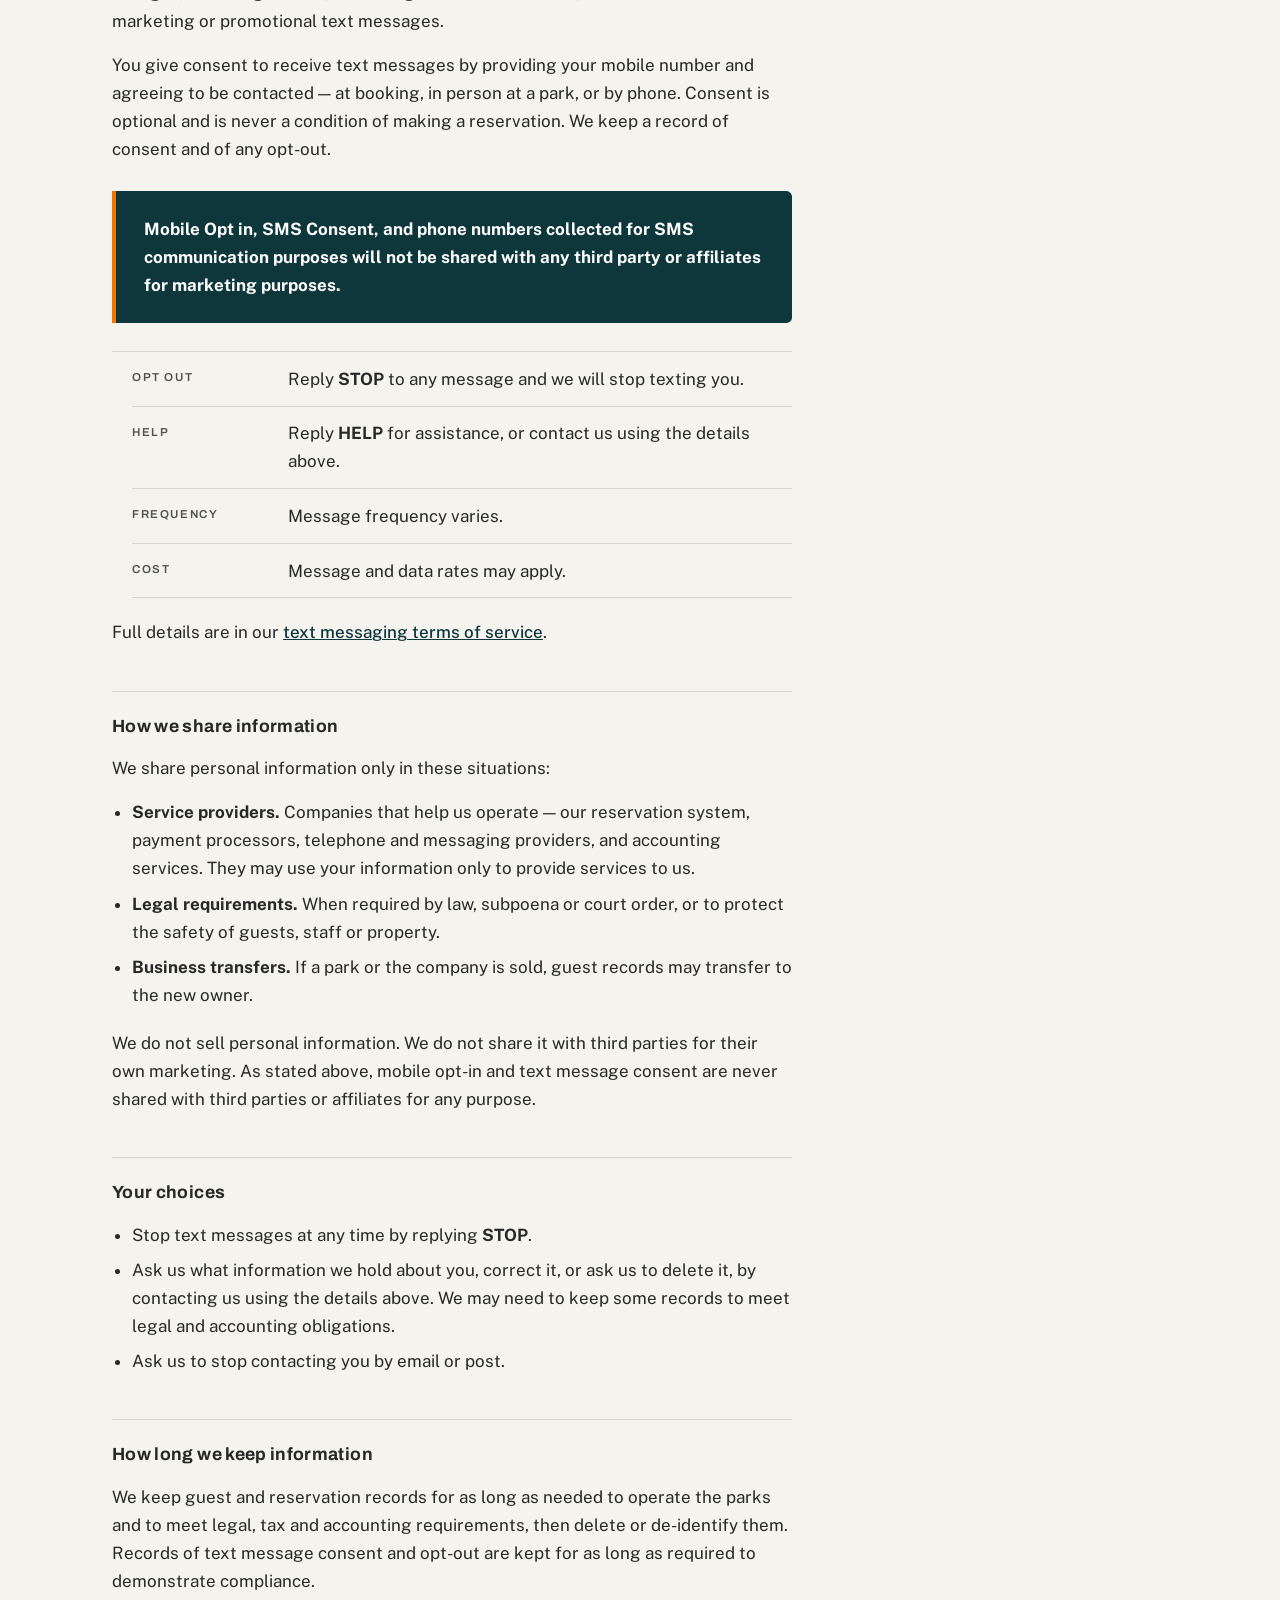
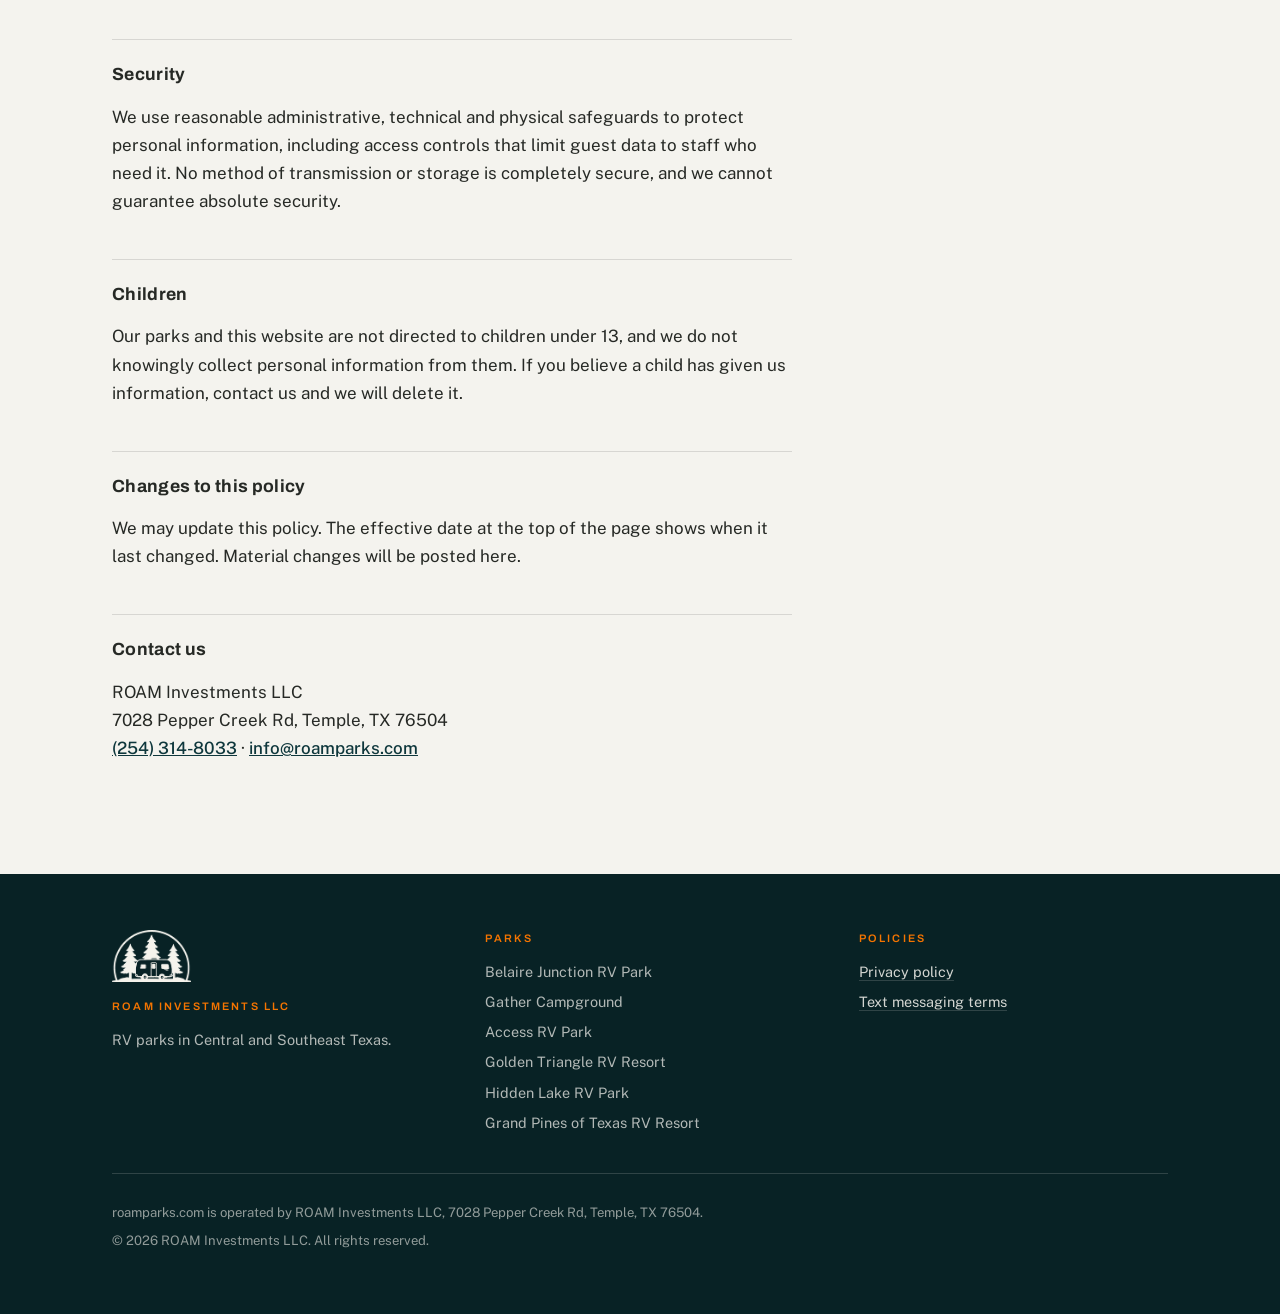
==== commit 7a77d0f9: "SMS terms and privacy: Public Service Announcements per RingCentral A2P; remove 'on a form' consent " ====
--- a/privacy.html
+++ b/privacy.html
@@ -89,13 +89,13 @@
       <h2>Text messages</h2>
 
       <p>We use text messaging to communicate with guests about their stay and their
-        account. Messages are security alerts (urgent notices affecting your safety or
+        account. Messages are Public Service Announcements (urgent notices affecting your safety or
         your stay) or account notifications (reservation confirmations and changes, site
         assignments, and billing and balance notices). We do not send marketing or
         promotional text messages.</p>
 
       <p>You give consent to receive text messages by providing your mobile number and
-        agreeing to be contacted — at booking, in person at a park, by phone, or on a form.
+        agreeing to be contacted — at booking, in person at a park, or by phone.
         Consent is optional and is never a condition of making a reservation. We keep a
         record of consent and of any opt-out.</p>
 
